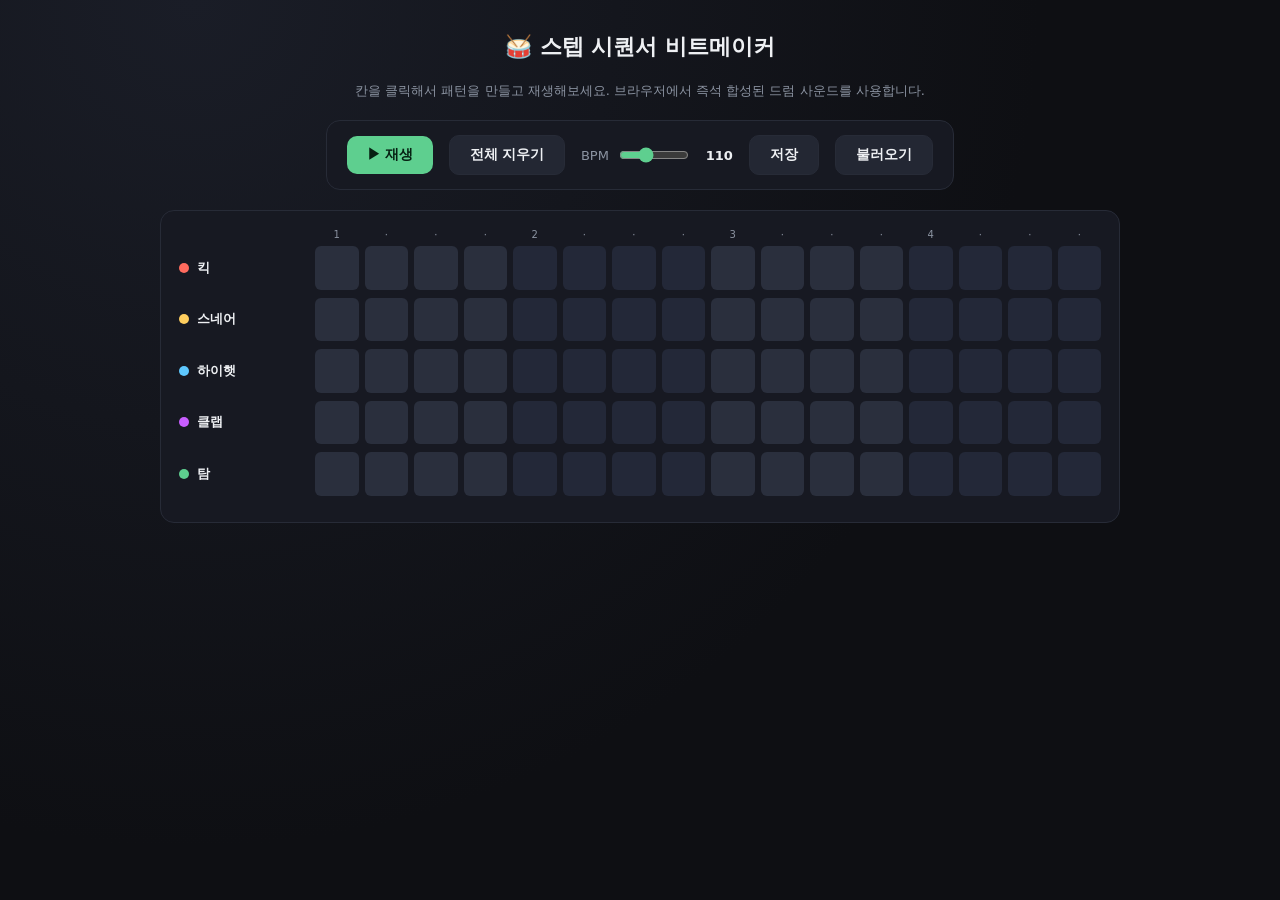
==== beat-sequencer/index.html @ 8cdc4d46 "Initial commit: add 4 mini web projects (art-playground, beat-sequencer, number-puzzle, pomodoro-tra" ====
<!DOCTYPE html>
<html lang="ko">
<head>
<meta charset="UTF-8">
<meta name="viewport" content="width=device-width, initial-scale=1.0">
<title>스텝 시퀀서 비트메이커</title>
<style>
  :root{
    --bg:#0e0f13; --panel:#171922; --border:#272b37; --text:#eef0f3; --sub:#8b93a1;
    --accent:#5ecf8f; --beat:#2a2f3d;
  }
  *{box-sizing:border-box;}
  body{
    margin:0; font-family:'Segoe UI',system-ui,-apple-system,sans-serif;
    background:radial-gradient(circle at 15% 0%, #1a1d27, #0e0f13 60%);
    color:var(--text); min-height:100vh; display:flex; flex-direction:column; align-items:center;
    padding:32px 16px; gap:20px;
  }
  h1{ margin:0; font-size:22px; }
  .sub{ color:var(--sub); font-size:13px; text-align:center; }

  .transport{ display:flex; align-items:center; gap:16px; background:var(--panel); border:1px solid var(--border); border-radius:14px; padding:14px 20px; flex-wrap:wrap; justify-content:center; }
  .btn{ border:none; border-radius:10px; padding:10px 20px; font-size:14px; font-weight:700; cursor:pointer; background:var(--accent); color:#062012; }
  .btn:hover{ filter:brightness(1.1); }
  .btn.secondary{ background:#232733; color:var(--text); border:1px solid var(--border); }
  .bpm-field{ display:flex; align-items:center; gap:8px; font-size:13px; color:var(--sub); }
  .bpm-field input{ width:70px; accent-color:var(--accent); }
  .bpm-field b{ color:var(--text); min-width:34px; display:inline-block; text-align:right; }

  .sequencer{ width:100%; max-width:960px; background:var(--panel); border:1px solid var(--border); border-radius:14px; padding:18px; overflow-x:auto; }
  .track-row{ display:grid; grid-template-columns:130px repeat(16, 1fr); gap:6px; align-items:center; margin-bottom:8px; }
  .track-name{ font-size:13px; font-weight:600; display:flex; align-items:center; gap:8px; }
  .track-name .dot{ width:10px; height:10px; border-radius:50%; }
  .step{
    aspect-ratio:1/1; border-radius:6px; background:var(--beat); cursor:pointer; border:1px solid transparent;
    transition:.1s;
  }
  .step:hover{ filter:brightness(1.3); }
  .step.on{ box-shadow:0 0 0 1px rgba(255,255,255,.15) inset; }
  .step.group-alt{ background:#232838; }
  .step.playing{ outline:2px solid #fff; outline-offset:-2px; }
  .vol{ width:60px; accent-color:var(--accent); }

  .beat-markers{ display:grid; grid-template-columns:130px repeat(16,1fr); gap:6px; margin-bottom:6px; }
  .beat-markers span{ text-align:center; font-size:10px; color:var(--sub); }

  .patterns{ display:flex; gap:8px; flex-wrap:wrap; justify-content:center; }
</style>
</head>
<body>
  <h1>🥁 스텝 시퀀서 비트메이커</h1>
  <div class="sub">칸을 클릭해서 패턴을 만들고 재생해보세요. 브라우저에서 즉석 합성된 드럼 사운드를 사용합니다.</div>

  <div class="transport">
    <button class="btn" id="playBtn">▶ 재생</button>
    <button class="btn secondary" id="clearBtn">전체 지우기</button>
    <div class="bpm-field">BPM <input type="range" id="bpm" min="60" max="200" value="110"> <b id="bpmVal">110</b></div>
    <button class="btn secondary" id="saveBtn">저장</button>
    <button class="btn secondary" id="loadBtn">불러오기</button>
  </div>

  <div class="sequencer">
    <div class="beat-markers" id="markers"></div>
    <div id="tracks"></div>
  </div>

<script>
const STEPS = 16;
const TRACKS = [
  { id:'kick',  name:'킥',   color:'#ff6b5e' },
  { id:'snare', name:'스네어', color:'#ffce5e' },
  { id:'hihat', name:'하이햇', color:'#5ec8ff' },
  { id:'clap',  name:'클랩',  color:'#c85eff' },
  { id:'tom',   name:'탐',   color:'#5ecf8f' },
];

let pattern = {};
TRACKS.forEach(t=> pattern[t.id] = Array(STEPS).fill(false));
let volumes = {}; TRACKS.forEach(t=> volumes[t.id]=0.8);

const tracksEl = document.getElementById('tracks');
const markersEl = document.getElementById('markers');

// markers row
const cornerSpacer = document.createElement('span'); cornerSpacer.textContent='';
markersEl.appendChild(cornerSpacer);
for(let i=0;i<STEPS;i++){
  const s = document.createElement('span');
  s.textContent = (i%4===0) ? (i/4+1) : '·';
  markersEl.appendChild(s);
}

function buildUI(){
  TRACKS.forEach(track=>{
    const row = document.createElement('div');
    row.className = 'track-row';

    const nameCell = document.createElement('div');
    nameCell.className = 'track-name';
    nameCell.innerHTML = `<span class="dot" style="background:${track.color}"></span>${track.name}`;
    row.appendChild(nameCell);

    for(let i=0;i<STEPS;i++){
      const step = document.createElement('div');
      step.className = 'step' + (Math.floor(i/4)%2===1 ? ' group-alt':'');
      step.dataset.track = track.id;
      step.dataset.index = i;
      step.addEventListener('click', ()=>{
        pattern[track.id][i] = !pattern[track.id][i];
        step.classList.toggle('on');
        step.style.background = pattern[track.id][i] ? track.color : (Math.floor(i/4)%2===1 ? '#232838' : '#2a2f3d');
      });
      row.appendChild(step);
    }
    tracksEl.appendChild(row);
  });
}
buildUI();

// --- Audio synthesis ---
let audioCtx = null;
function ctx(){
  if(!audioCtx) audioCtx = new (window.AudioContext||window.webkitAudioContext)();
  return audioCtx;
}

function playKick(time, vol){
  const c = ctx();
  const o = c.createOscillator();
  const g = c.createGain();
  o.connect(g); g.connect(c.destination);
  o.frequency.setValueAtTime(150, time);
  o.frequency.exponentialRampToValueAtTime(0.001+40, time+0.15);
  g.gain.setValueAtTime(vol, time);
  g.gain.exponentialRampToValueAtTime(0.001, time+0.35);
  o.start(time); o.stop(time+0.36);
}
function playSnare(time, vol){
  const c = ctx();
  const bufferSize = c.sampleRate*0.2;
  const buffer = c.createBuffer(1, bufferSize, c.sampleRate);
  const data = buffer.getChannelData(0);
  for(let i=0;i<bufferSize;i++) data[i] = Math.random()*2-1;
  const noise = c.createBufferSource(); noise.buffer = buffer;
  const noiseFilter = c.createBiquadFilter(); noiseFilter.type='highpass'; noiseFilter.frequency.value=1000;
  const noiseGain = c.createGain();
  noise.connect(noiseFilter); noiseFilter.connect(noiseGain); noiseGain.connect(c.destination);
  noiseGain.gain.setValueAtTime(vol, time);
  noiseGain.gain.exponentialRampToValueAtTime(0.001, time+0.2);

  const o = c.createOscillator(); const og = c.createGain();
  o.type='triangle'; o.frequency.value=180;
  o.connect(og); og.connect(c.destination);
  og.gain.setValueAtTime(vol*0.6, time);
  og.gain.exponentialRampToValueAtTime(0.001, time+0.12);

  noise.start(time); noise.stop(time+0.2);
  o.start(time); o.stop(time+0.12);
}
function playHihat(time, vol){
  const c = ctx();
  const bufferSize = c.sampleRate*0.05;
  const buffer = c.createBuffer(1, bufferSize, c.sampleRate);
  const data = buffer.getChannelData(0);
  for(let i=0;i<bufferSize;i++) data[i] = Math.random()*2-1;
  const noise = c.createBufferSource(); noise.buffer = buffer;
  const filter = c.createBiquadFilter(); filter.type='highpass'; filter.frequency.value=7000;
  const gain = c.createGain();
  noise.connect(filter); filter.connect(gain); gain.connect(c.destination);
  gain.gain.setValueAtTime(vol*0.5, time);
  gain.gain.exponentialRampToValueAtTime(0.001, time+0.05);
  noise.start(time); noise.stop(time+0.05);
}
function playClap(time, vol){
  const c = ctx();
  for(let k=0;k<3;k++){
    const t2 = time + k*0.01;
    const bufferSize = c.sampleRate*0.08;
    const buffer = c.createBuffer(1, bufferSize, c.sampleRate);
    const data = buffer.getChannelData(0);
    for(let i=0;i<bufferSize;i++) data[i] = Math.random()*2-1;
    const noise = c.createBufferSource(); noise.buffer = buffer;
    const filter = c.createBiquadFilter(); filter.type='bandpass'; filter.frequency.value=1500;
    const gain = c.createGain();
    noise.connect(filter); filter.connect(gain); gain.connect(c.destination);
    gain.gain.setValueAtTime(vol*0.5, t2);
    gain.gain.exponentialRampToValueAtTime(0.001, t2+0.08);
    noise.start(t2); noise.stop(t2+0.08);
  }
}
function playTom(time, vol){
  const c = ctx();
  const o = c.createOscillator(); const g = c.createGain();
  o.connect(g); g.connect(c.destination);
  o.frequency.setValueAtTime(220, time);
  o.frequency.exponentialRampToValueAtTime(80, time+0.25);
  g.gain.setValueAtTime(vol, time);
  g.gain.exponentialRampToValueAtTime(0.001, time+0.3);
  o.start(time); o.stop(time+0.3);
}
const players = { kick:playKick, snare:playSnare, hihat:playHihat, clap:playClap, tom:playTom };

// --- Sequencer scheduling ---
let currentStep = 0;
let isPlaying = false;
let timerId = null;
let nextNoteTime = 0;
const scheduleAheadTime = 0.1;
const lookahead = 25;

function scheduler(){
  while(nextNoteTime < ctx().currentTime + scheduleAheadTime){
    TRACKS.forEach(track=>{
      if(pattern[track.id][currentStep]){
        players[track.id](nextNoteTime, volumes[track.id]);
      }
    });
    highlightStep(currentStep);
    const bpm = parseInt(document.getElementById('bpm').value,10);
    const secondsPerStep = 60/bpm/4;
    nextNoteTime += secondsPerStep;
    currentStep = (currentStep+1) % STEPS;
  }
  timerId = setTimeout(scheduler, lookahead);
}

let lastHighlighted = -1;
function highlightStep(step){
  document.querySelectorAll('.step').forEach(el=>{
    el.classList.toggle('playing', parseInt(el.dataset.index,10)===step);
  });
}

const playBtn = document.getElementById('playBtn');
playBtn.addEventListener('click', ()=>{
  if(!isPlaying){
    ctx().resume();
    isPlaying = true;
    currentStep = 0;
    nextNoteTime = ctx().currentTime + 0.05;
    scheduler();
    playBtn.textContent = '⏸ 정지';
  } else {
    isPlaying = false;
    clearTimeout(timerId);
    playBtn.textContent = '▶ 재생';
    document.querySelectorAll('.step').forEach(el=>el.classList.remove('playing'));
  }
});

document.getElementById('bpm').addEventListener('input', (e)=>{
  document.getElementById('bpmVal').textContent = e.target.value;
});

document.getElementById('clearBtn').addEventListener('click', ()=>{
  TRACKS.forEach(t=> pattern[t.id] = Array(STEPS).fill(false));
  document.querySelectorAll('.step').forEach(el=>{
    el.classList.remove('on');
    const i = parseInt(el.dataset.index,10);
    el.style.background = Math.floor(i/4)%2===1 ? '#232838' : '#2a2f3d';
  });
});

document.getElementById('saveBtn').addEventListener('click', ()=>{
  localStorage.setItem('beatpattern_v1', JSON.stringify({pattern, bpm:document.getElementById('bpm').value}));
  alert('패턴이 저장되었습니다!');
});
document.getElementById('loadBtn').addEventListener('click', ()=>{
  const saved = localStorage.getItem('beatpattern_v1');
  if(!saved){ alert('저장된 패턴이 없습니다.'); return; }
  const data = JSON.parse(saved);
  pattern = data.pattern;
  document.getElementById('bpm').value = data.bpm;
  document.getElementById('bpmVal').textContent = data.bpm;
  document.querySelectorAll('.step').forEach(el=>{
    const trackId = el.dataset.track;
    const i = parseInt(el.dataset.index,10);
    const on = pattern[trackId][i];
    el.classList.toggle('on', on);
    const track = TRACKS.find(t=>t.id===trackId);
    el.style.background = on ? track.color : (Math.floor(i/4)%2===1 ? '#232838' : '#2a2f3d');
  });
});
</script>
</body>
</html>
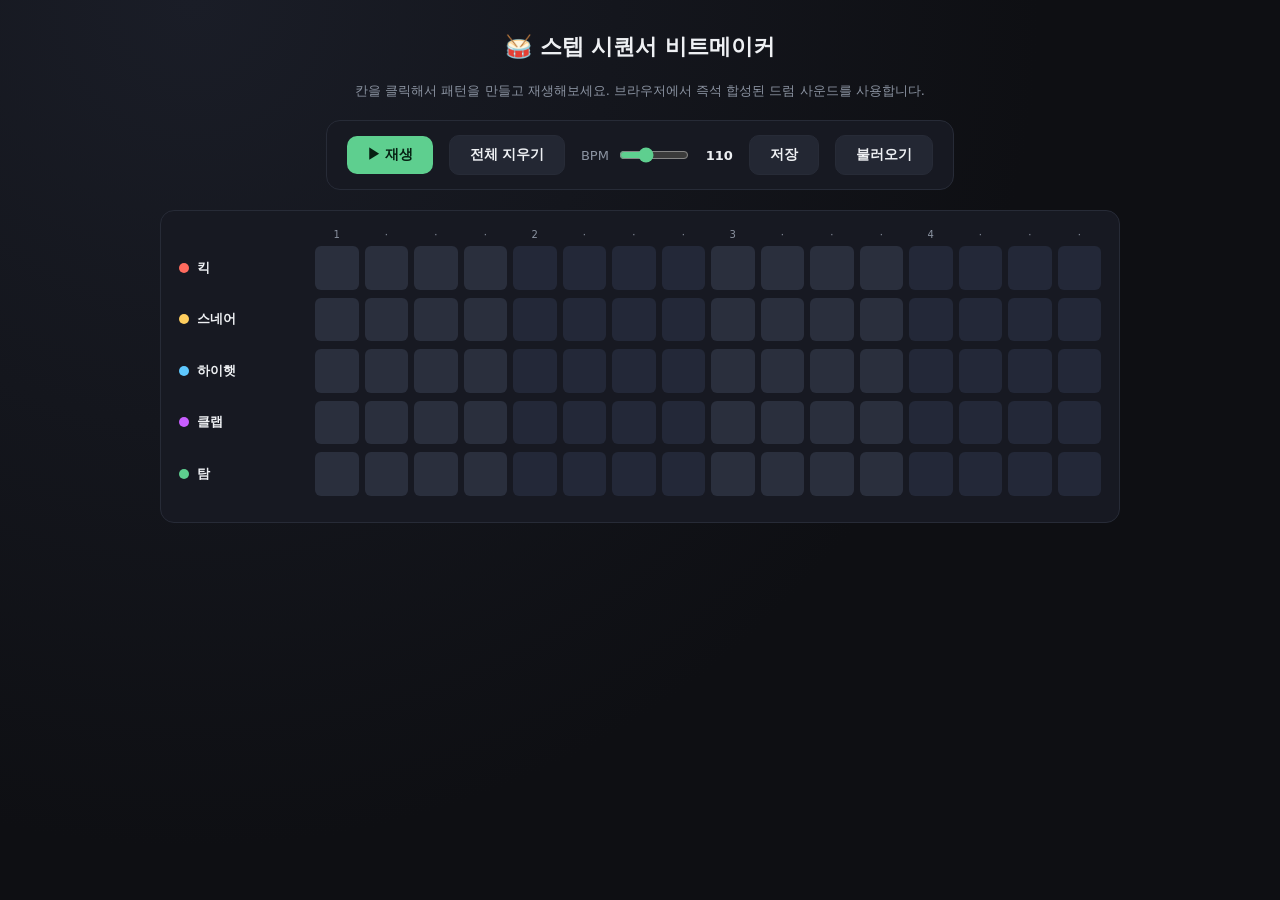
==== commit 3887c7c5: "docs: add README, fix stray constant in beat-sequencer kick synth" ====
--- a/beat-sequencer/index.html
+++ b/beat-sequencer/index.html
@@ -130,7 +130,7 @@
   const g = c.createGain();
   o.connect(g); g.connect(c.destination);
   o.frequency.setValueAtTime(150, time);
-  o.frequency.exponentialRampToValueAtTime(0.001+40, time+0.15);
+  o.frequency.exponentialRampToValueAtTime(40, time+0.15);
   g.gain.setValueAtTime(vol, time);
   g.gain.exponentialRampToValueAtTime(0.001, time+0.35);
   o.start(time); o.stop(time+0.36);
